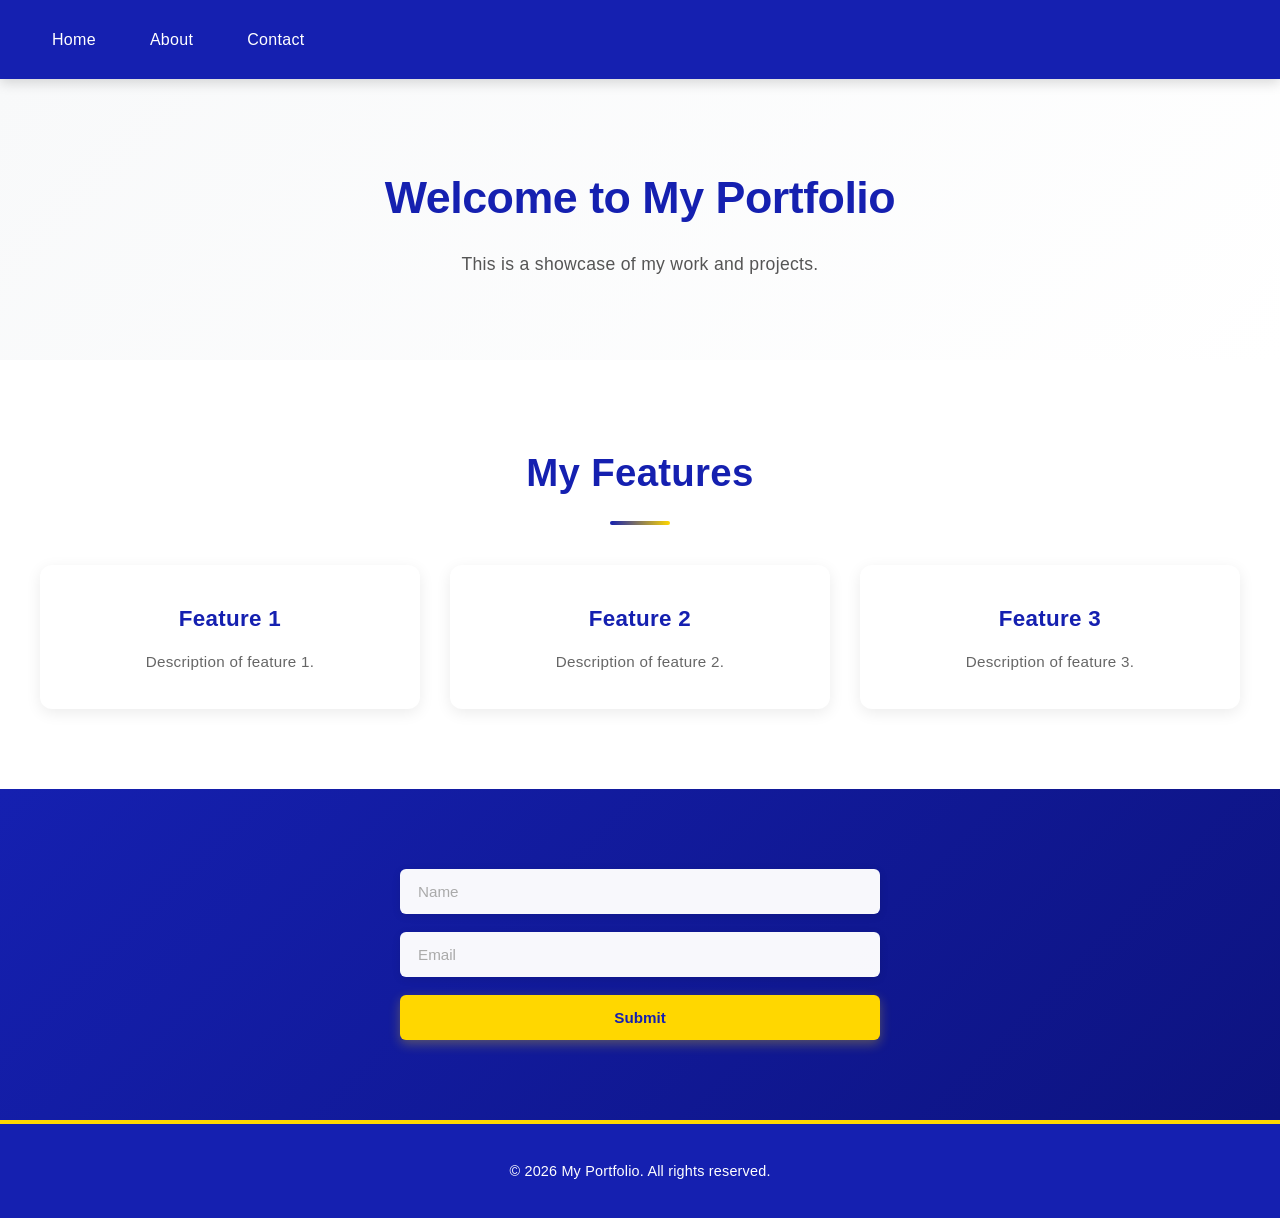
==== activity_2/index.html @ 21a612b6 "style and design" ====
<!doctype html>
<html lang="en">
  <head>
    <meta charset="UTF-8" />
    <meta name="viewport" content="width=device-width, initial-scale=1.0" />
    <title>Portifolio</title>
    <link rel="stylesheet" href="style.css" />
  </head>
  <body>
    <header>
      <nav class="navbar">
        <ul>
          <li><a href="#home">Home</a></li>
          <li><a href="#about">About</a></li>
          <li><a href="#contact">Contact</a></li>
        </ul>
      </nav>
    </header>
    <main>
      <section id="home">
        <h1>Welcome to My Portfolio</h1>
        <p>This is a showcase of my work and projects.</p>
      </section>
      <section id="features">
        <h2>My Features</h2>
      <div class="features-container">
        <div class="feature">
          <h3>Feature 1</h3>
          <p>Description of feature 1.</p>
        </div>
        <div class="feature">
          <h3>Feature 2</h3>
          <p>Description of feature 2.</p>
        </div>
        <div class="feature">
          <h3>Feature 3</h3>
          <p>Description of feature 3.</p>
        </div>
      </section>

    <section class="contact">
      <form id="contact-form">
        <!-- TODO: Add proper labels for accessibility -->
        <input type="text" id="name" placeholder="Name" />
        <input type="email" id="email" placeholder="Email" />
        <button type="submit">Submit</button>
      </form>
    </section>
    </main>
    <footer>
      <p>&copy; 2026 My Portfolio. All rights reserved.</p>
    </footer>
    <script src="script.js"></script>
  </body>
</html>
---- activity_2/style.css ----
* {
    margin: 0;
    padding: 0;
    box-sizing: border-box;
}
body 
{
  font-family: Arial, sans-serif;
  background-color: #f4f4f4;
  color: #333;
  line-height: 1.6;
}
* {
  margin: 0;
  padding: 0;
  box-sizing: border-box;
}

body {
  font-family: Arial, sans-serif;
  background-color: #f4f4f4;
  color: #333;
  line-height: 1.6;
}

.navbar {
  background-color: #1520b0;
  padding: 15px 30px;
}

.navbar ul {
  display: flex;
  list-style: none;
  gap: 30px;
  margin: 0;
  padding: 0;
}

.navbar li {
  margin: 0;
}

.navbar a {
  color: #fff;
  text-decoration: none;
  font-weight: 500;
  transition: color 0.3s ease;
}

.navbar a:hover {
  color: #ffd700;
}
* {
  margin: 0;
  padding: 0;
  box-sizing: border-box;
}

body {
  font-family: Arial, sans-serif;
  background-color: #f4f4f4;
  color: #333;
  line-height: 1.6;
}

.navbar {
  background-color: #1520b0;
  padding: 15px 30px;
}

.navbar ul {
  display: flex;
  list-style: none;
  gap: 30px;
  margin: 0;
  padding: 0;
}

.navbar li {
  margin: 0;
}

.navbar a {
  color: #fff;
  text-decoration: none;
  font-weight: 500;
  transition: color 0.3s ease;
}

.navbar a:hover {
  color: #ffd700;
}

#home {
  text-align: center;
  padding: 60px 20px;
}

#home h2 {
  font-size: 2rem;
  margin-bottom: 20px;
}

#features {
  padding: 60px 20px;
  background-color: #fff;
  text-align: center;
}

#features h2 {
  font-size: 2rem;
  margin-bottom: 40px;
  color: #1520b0;
}

.features-container {
  display: grid;
  grid-template-columns: repeat(auto-fit, minmax(280px, 1fr));
  gap: 30px;
  max-width: 1200px;
  margin: 0 auto;
}

.feature {
  background-color: #f9f9f9;
  border: 2px solid #e0e0e0;
  border-radius: 8px;
  padding: 25px;
  transition: all 0.3s ease;
  box-shadow: 0 2px 5px rgba(0, 0, 0, 0.1);
}

.feature:hover {
  transform: translateY(-5px);
  box-shadow: 0 8px 15px rgba(0, 0, 0, 0.2);
  border-color: #1520b0;
}

.feature h3 {
  font-size: 1.3rem;
  color: #1520b0;
  margin-bottom: 15px;
}

.feature p {
  color: #666;
  font-size: 0.95rem;
}
* {
  margin: 0;
  padding: 0;
  box-sizing: border-box;
}

body {
  font-family: "Segoe UI", Tahoma, Geneva, Verdana, sans-serif;
  background-color: #f8f9fa;
  color: #2c3e50;
  line-height: 1.7;
  letter-spacing: 0.3px;
}

header {
  background-color: #1520b0;
  box-shadow: 0 4px 12px rgba(0, 0, 0, 0.15);
  position: sticky;
  top: 0;
  z-index: 100;
}

.navbar {
  background-color: #1520b0;
  padding: 18px 40px;
}

.navbar ul {
  display: flex;
  list-style: none;
  gap: 30px;
  margin: 0;
  padding: 0;
}

.navbar li {
  margin: 0;
}

.navbar a {
  color: #fff;
  text-decoration: none;
  font-weight: 500;
  transition: all 0.3s ease;
  padding: 8px 12px;
  border-radius: 4px;
  display: inline-block;
}

.navbar a:hover {
  color: #ffd700;
  background-color: rgba(255, 215, 0, 0.1);
  transform: translateY(-2px);
}

#home {
  text-align: center;
  padding: 80px 20px;
  background: linear-gradient(135deg, #f8f9fa 0%, #fff 100%);
}

#home h1 {
  font-size: 2.8rem;
  margin-bottom: 15px;
  color: #1520b0;
  font-weight: 700;
  letter-spacing: -0.5px;
}

#home p {
  font-size: 1.1rem;
  color: #555;
  max-width: 600px;
  margin: 0 auto;
}

#home h2 {
  font-size: 2rem;
  margin-bottom: 20px;
}

#features {
  padding: 80px 20px;
  background-color: #fff;
  text-align: center;
}

#features h2 {
  font-size: 2.4rem;
  margin-bottom: 20px;
  color: #1520b0;
  font-weight: 700;
}

#features h2::after {
  content: "";
  display: block;
  width: 60px;
  height: 4px;
  background: linear-gradient(90deg, #1520b0, #ffd700);
  margin: 15px auto 40px;
  border-radius: 2px;
}

.features-container {
  display: grid;
  grid-template-columns: repeat(auto-fit, minmax(280px, 1fr));
  gap: 30px;
  max-width: 1200px;
  margin: 0 auto;
}

.feature {
  background-color: #fff;
  border: none;
  border-radius: 12px;
  padding: 35px 25px;
  transition: all 0.4s cubic-bezier(0.25, 0.46, 0.45, 0.94);
  box-shadow: 0 4px 15px rgba(0, 0, 0, 0.08);
  position: relative;
  overflow: hidden;
}

.feature::before {
  content: "";
  position: absolute;
  top: 0;
  left: 0;
  right: 0;
  height: 4px;
  background: linear-gradient(90deg, #1520b0, #ffd700);
  transform: scaleX(0);
  transform-origin: left;
  transition: transform 0.4s ease;
}

.feature:hover {
  transform: translateY(-8px);
  box-shadow: 0 12px 30px rgba(21, 32, 176, 0.15);
}

.feature:hover::before {
  transform: scaleX(1);
}

.feature h3 {
  font-size: 1.4rem;
  color: #1520b0;
  margin-bottom: 12px;
  font-weight: 600;
}

.feature p {
  color: #666;
  font-size: 0.95rem;
  line-height: 1.6;
}

.contact {
  padding: 80px 20px;
  background: linear-gradient(135deg, #1520b0 0%, #0d1380 100%);
  text-align: center;
}

.contact h2 {
  font-size: 2.4rem;
  color: #fff;
  margin-bottom: 15px;
  font-weight: 700;
}

.contact h2::after {
  content: "";
  display: block;
  width: 60px;
  height: 4px;
  background-color: #ffd700;
  margin: 15px auto 40px;
  border-radius: 2px;
}

#contact-form {
  display: flex;
  flex-direction: column;
  gap: 18px;
  max-width: 480px;
  margin: 0 auto;
}

#contact-form input,
#contact-form button {
  padding: 14px 18px;
  font-size: 0.95rem;
  border: none;
  border-radius: 6px;
  font-family: "Segoe UI", Tahoma, Geneva, Verdana, sans-serif;
  transition: all 0.3s ease;
}

#contact-form input {
  background-color: rgba(255, 255, 255, 0.97);
  color: #333;
  box-shadow: 0 2px 8px rgba(0, 0, 0, 0.1);
}

#contact-form input:focus {
  outline: none;
  background-color: #fff;
  box-shadow: 0 4px 15px rgba(255, 215, 0, 0.3);
  transform: translateY(-2px);
}

#contact-form input::placeholder {
  color: #aaa;
}

#contact-form button {
  background-color: #ffd700;
  color: #1520b0;
  font-weight: 600;
  cursor: pointer;
  box-shadow: 0 4px 12px rgba(255, 215, 0, 0.3);
}

#contact-form button:hover {
  background-color: #ffed4e;
  transform: translateY(-3px);
  box-shadow: 0 8px 20px rgba(255, 215, 0, 0.4);
}

#contact-form button:active {
  transform: translateY(-1px);
}

footer {
  background-color: #1520b0;
  color: #fff;
  text-align: center;
  padding: 35px 20px;
  font-size: 0.9rem;
  border-top: 4px solid #ffd700;
  margin-top: 0;
}

footer p {
  margin: 0;
  font-weight: 500;
  letter-spacing: 0.2px;
}
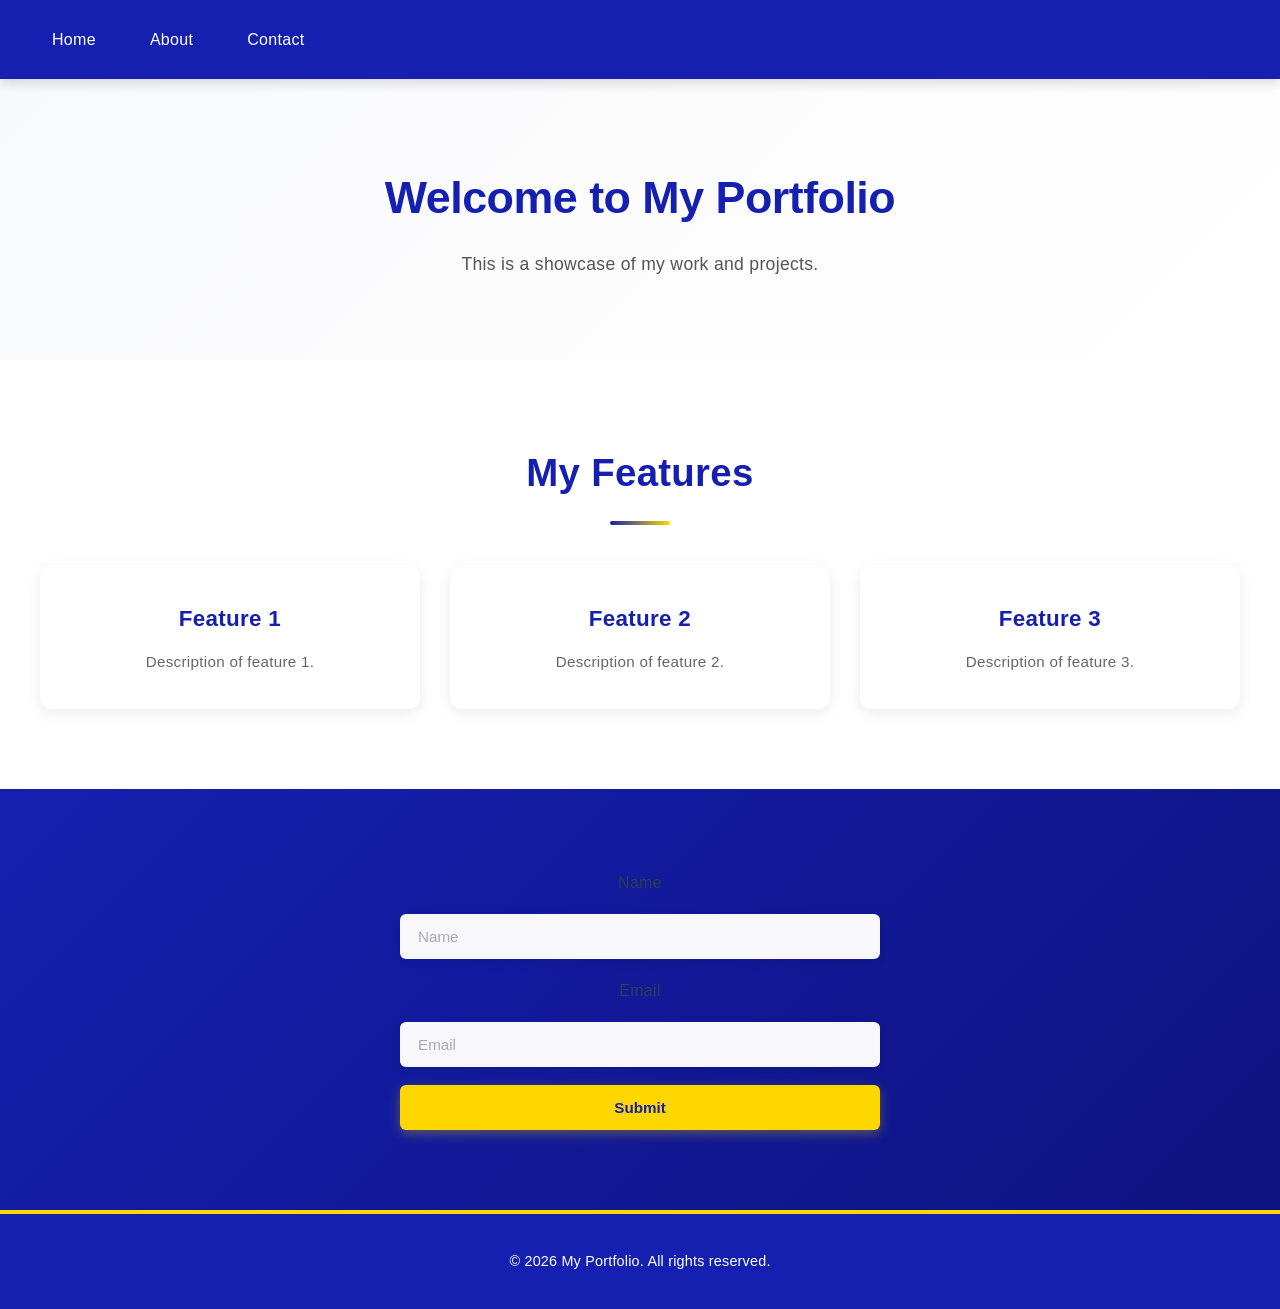
==== commit b9713262: "Incorporated javascript" ====
--- a/activity_2/index.html
+++ b/activity_2/index.html
@@ -3,53 +3,77 @@
   <head>
     <meta charset="UTF-8" />
     <meta name="viewport" content="width=device-width, initial-scale=1.0" />
-    <title>Portifolio</title>
+    <title>Portfolio</title>
     <link rel="stylesheet" href="style.css" />
   </head>
+
   <body>
+    <!-- ================= HEADER ================= -->
     <header>
       <nav class="navbar">
         <ul>
-          <li><a href="#home">Home</a></li>
-          <li><a href="#about">About</a></li>
-          <li><a href="#contact">Contact</a></li>
+          <!-- Same page scroll -->
+          <li><a href="index.html#home">Home</a></li>
+
+          <!-- REAL PAGE LINK -->
+          <li><a href="about.html">About</a></li>
+
+          <!-- REAL PAGE LINK -->
+          <li><a href="contact.html">Contact</a></li>
         </ul>
       </nav>
     </header>
+
+    <!-- ================= MAIN ================= -->
     <main>
+      <!-- HOME -->
       <section id="home">
         <h1>Welcome to My Portfolio</h1>
         <p>This is a showcase of my work and projects.</p>
       </section>
+
+      <!-- FEATURES -->
       <section id="features">
         <h2>My Features</h2>
-      <div class="features-container">
-        <div class="feature">
-          <h3>Feature 1</h3>
-          <p>Description of feature 1.</p>
-        </div>
-        <div class="feature">
-          <h3>Feature 2</h3>
-          <p>Description of feature 2.</p>
-        </div>
-        <div class="feature">
-          <h3>Feature 3</h3>
-          <p>Description of feature 3.</p>
+
+        <div class="features-container">
+          <div class="feature">
+            <h3>Feature 1</h3>
+            <p>Description of feature 1.</p>
+          </div>
+
+          <div class="feature">
+            <h3>Feature 2</h3>
+            <p>Description of feature 2.</p>
+          </div>
+
+          <div class="feature">
+            <h3>Feature 3</h3>
+            <p>Description of feature 3.</p>
+          </div>
         </div>
       </section>
 
-    <section class="contact">
-      <form id="contact-form">
-        <!-- TODO: Add proper labels for accessibility -->
-        <input type="text" id="name" placeholder="Name" />
-        <input type="email" id="email" placeholder="Email" />
-        <button type="submit">Submit</button>
-      </form>
-    </section>
+      <!-- CONTACT -->
+      <section id="contact" class="contact">
+        <form id="contact-form">
+          <!-- Accessibility improvement -->
+          <label for="name">Name</label>
+          <input type="text" id="name" placeholder="Name" />
+
+          <label for="email">Email</label>
+          <input type="email" id="email" placeholder="Email" />
+
+          <button type="submit">Submit</button>
+        </form>
+      </section>
     </main>
+
+    <!-- ================= FOOTER ================= -->
     <footer>
       <p>&copy; 2026 My Portfolio. All rights reserved.</p>
     </footer>
+
     <script src="script.js"></script>
   </body>
 </html>
--- a/activity_2/style.css
+++ b/activity_2/style.css
@@ -1,151 +1,3 @@
-* {
-    margin: 0;
-    padding: 0;
-    box-sizing: border-box;
-}
-body 
-{
-  font-family: Arial, sans-serif;
-  background-color: #f4f4f4;
-  color: #333;
-  line-height: 1.6;
-}
-* {
-  margin: 0;
-  padding: 0;
-  box-sizing: border-box;
-}
-
-body {
-  font-family: Arial, sans-serif;
-  background-color: #f4f4f4;
-  color: #333;
-  line-height: 1.6;
-}
-
-.navbar {
-  background-color: #1520b0;
-  padding: 15px 30px;
-}
-
-.navbar ul {
-  display: flex;
-  list-style: none;
-  gap: 30px;
-  margin: 0;
-  padding: 0;
-}
-
-.navbar li {
-  margin: 0;
-}
-
-.navbar a {
-  color: #fff;
-  text-decoration: none;
-  font-weight: 500;
-  transition: color 0.3s ease;
-}
-
-.navbar a:hover {
-  color: #ffd700;
-}
-* {
-  margin: 0;
-  padding: 0;
-  box-sizing: border-box;
-}
-
-body {
-  font-family: Arial, sans-serif;
-  background-color: #f4f4f4;
-  color: #333;
-  line-height: 1.6;
-}
-
-.navbar {
-  background-color: #1520b0;
-  padding: 15px 30px;
-}
-
-.navbar ul {
-  display: flex;
-  list-style: none;
-  gap: 30px;
-  margin: 0;
-  padding: 0;
-}
-
-.navbar li {
-  margin: 0;
-}
-
-.navbar a {
-  color: #fff;
-  text-decoration: none;
-  font-weight: 500;
-  transition: color 0.3s ease;
-}
-
-.navbar a:hover {
-  color: #ffd700;
-}
-
-#home {
-  text-align: center;
-  padding: 60px 20px;
-}
-
-#home h2 {
-  font-size: 2rem;
-  margin-bottom: 20px;
-}
-
-#features {
-  padding: 60px 20px;
-  background-color: #fff;
-  text-align: center;
-}
-
-#features h2 {
-  font-size: 2rem;
-  margin-bottom: 40px;
-  color: #1520b0;
-}
-
-.features-container {
-  display: grid;
-  grid-template-columns: repeat(auto-fit, minmax(280px, 1fr));
-  gap: 30px;
-  max-width: 1200px;
-  margin: 0 auto;
-}
-
-.feature {
-  background-color: #f9f9f9;
-  border: 2px solid #e0e0e0;
-  border-radius: 8px;
-  padding: 25px;
-  transition: all 0.3s ease;
-  box-shadow: 0 2px 5px rgba(0, 0, 0, 0.1);
-}
-
-.feature:hover {
-  transform: translateY(-5px);
-  box-shadow: 0 8px 15px rgba(0, 0, 0, 0.2);
-  border-color: #1520b0;
-}
-
-.feature h3 {
-  font-size: 1.3rem;
-  color: #1520b0;
-  margin-bottom: 15px;
-}
-
-.feature p {
-  color: #666;
-  font-size: 0.95rem;
-}
 * {
   margin: 0;
   padding: 0;
@@ -380,6 +232,155 @@
   transform: translateY(-1px);
 }
 
+/* ===============================
+   ABOUT PAGE STYLES
+================================ */
+
+/* HERO SECTION */
+.about-hero {
+  text-align: center;
+  padding: 80px 20px;
+  background: linear-gradient(135deg, #f8f9fa 0%, #ffffff 100%);
+}
+
+.about-hero h1 {
+  font-size: 2.6rem;
+  color: #1520b0;
+  margin-bottom: 15px;
+  font-weight: 700;
+}
+
+.about-hero p {
+  max-width: 650px;
+  margin: 0 auto;
+  color: #555;
+  font-size: 1.05rem;
+}
+
+/* CONTENT SECTION */
+.about-content {
+  padding: 70px 20px;
+  max-width: 900px;
+  margin: 0 auto;
+}
+
+.about-content h2 {
+  color: #1520b0;
+  margin-bottom: 10px;
+  margin-top: 30px;
+  font-size: 1.6rem;
+}
+
+.about-content p {
+  color: #555;
+  margin-bottom: 15px;
+}
+
+.about-content ul {
+  margin-top: 10px;
+  padding-left: 20px;
+}
+
+.about-content li {
+  margin-bottom: 8px;
+  color: #444;
+}
+
+/* ===============================
+   SKILLS SECTION
+================================ */
+
+.skills {
+  padding: 80px 20px;
+  background-color: #fff;
+  text-align: center;
+}
+
+.skills h2 {
+  font-size: 2.2rem;
+  color: #1520b0;
+  margin-bottom: 40px;
+}
+
+.skills-container {
+  display: grid;
+  grid-template-columns: repeat(auto-fit, minmax(250px, 1fr));
+  gap: 25px;
+  max-width: 1000px;
+  margin: 0 auto;
+}
+
+.skill-card {
+  background-color: #fff;
+  padding: 30px 20px;
+  border-radius: 12px;
+  box-shadow: 0 4px 15px rgba(0, 0, 0, 0.08);
+  transition: all 0.3s ease;
+}
+
+.skill-card:hover {
+  transform: translateY(-6px);
+  box-shadow: 0 10px 25px rgba(21, 32, 176, 0.15);
+}
+
+.skill-card h3 {
+  color: #1520b0;
+  margin-bottom: 10px;
+}
+
+.skill-card p {
+  color: #666;
+  font-size: 0.95rem;
+}
+
+/* ===============================
+   CTA SECTION
+================================ */
+
+.cta {
+  padding: 80px 20px;
+  text-align: center;
+  background: linear-gradient(135deg, #1520b0 0%, #0d1380 100%);
+  color: #fff;
+}
+
+.cta h2 {
+  font-size: 2rem;
+  margin-bottom: 10px;
+}
+
+.cta p {
+  margin-bottom: 20px;
+  color: #ddd;
+}
+
+/* BUTTON STYLE (REUSABLE) */
+.btn {
+  display: inline-block;
+  padding: 12px 24px;
+  background-color: #ffd700;
+  color: #1520b0;
+  font-weight: 600;
+  text-decoration: none;
+  border-radius: 6px;
+  transition: all 0.3s ease;
+}
+
+.btn:hover {
+  background-color: #ffed4e;
+  transform: translateY(-2px);
+  box-shadow: 0 6px 18px rgba(255, 215, 0, 0.4);
+}
+
+/* ===============================
+   ACTIVE NAV LINK
+================================ */
+
+.navbar a.active {
+  background-color: rgba(255, 215, 0, 0.2);
+  color: #ffd700;
+}
+
 footer {
   background-color: #1520b0;
   color: #fff;
@@ -394,4 +395,172 @@
   margin: 0;
   font-weight: 500;
   letter-spacing: 0.2px;
+}
+
+footer .footer-links {
+  margin-top: 15px;
+  display: flex;
+  justify-content: center;
+  gap: 20px;
+  flex-wrap: wrap;
+}
+
+footer .footer-links a {
+  color: #ffd700;
+  text-decoration: none;
+  transition: all 0.3s ease;
+}
+
+footer .footer-links a:hover {
+  color: #fff;
+  text-decoration: underline;
+}
+
+/* ===============================
+   CONTACT PAGE STYLES
+================================ */
+
+.contact-page {
+  padding: 80px 20px;
+  background: linear-gradient(135deg, #f8f9fa 0%, #ffffff 100%);
+  min-height: calc(100vh - 200px);
+}
+
+.contact-content {
+  text-align: center;
+  max-width: 700px;
+  margin: 0 auto 50px;
+}
+
+.contact-content h1 {
+  font-size: 2.8rem;
+  color: #1520b0;
+  margin-bottom: 15px;
+  font-weight: 700;
+}
+
+.contact-content p {
+  font-size: 1.1rem;
+  color: #555;
+  line-height: 1.8;
+}
+
+/* CONTACT FORM */
+.contact-form {
+  display: flex;
+  flex-direction: column;
+  gap: 18px;
+  max-width: 500px;
+  margin: 50px auto;
+}
+
+.contact-form input,
+.contact-form textarea {
+  padding: 14px 18px;
+  font-size: 0.95rem;
+  border: none;
+  border-radius: 6px;
+  font-family: "Segoe UI", Tahoma, Geneva, Verdana, sans-serif;
+  background-color: rgba(255, 255, 255, 0.97);
+  color: #333;
+  box-shadow: 0 2px 8px rgba(0, 0, 0, 0.1);
+  transition: all 0.3s ease;
+  resize: vertical;
+}
+
+.contact-form input::placeholder,
+.contact-form textarea::placeholder {
+  color: #aaa;
+}
+
+.contact-form input:focus,
+.contact-form textarea:focus {
+  outline: none;
+  background-color: #fff;
+  box-shadow: 0 4px 15px rgba(21, 32, 176, 0.2);
+  transform: translateY(-2px);
+}
+
+.contact-form button {
+  padding: 14px 30px;
+  font-size: 1rem;
+  border: none;
+  border-radius: 6px;
+  background-color: #ffd700;
+  color: #1520b0;
+  font-weight: 600;
+  font-family: "Segoe UI", Tahoma, Geneva, Verdana, sans-serif;
+  cursor: pointer;
+  box-shadow: 0 4px 12px rgba(255, 215, 0, 0.3);
+  transition: all 0.3s ease;
+}
+
+.contact-form button:hover {
+  background-color: #ffed4e;
+  transform: translateY(-3px);
+  box-shadow: 0 8px 20px rgba(255, 215, 0, 0.4);
+}
+
+.contact-form button:active {
+  transform: translateY(-1px);
+}
+
+/* CONTACT INFO */
+.contact-info {
+  max-width: 900px;
+  margin: 60px auto 0;
+  padding-top: 60px;
+  border-top: 2px solid #e0e0e0;
+  text-align: center;
+}
+
+.contact-info h2 {
+  font-size: 2rem;
+  color: #1520b0;
+  margin-bottom: 40px;
+  font-weight: 700;
+}
+
+.info-items {
+  display: grid;
+  grid-template-columns: repeat(auto-fit, minmax(250px, 1fr));
+  gap: 30px;
+}
+
+.info-item {
+  background-color: #fff;
+  padding: 30px;
+  border-radius: 12px;
+  box-shadow: 0 4px 15px rgba(0, 0, 0, 0.08);
+  transition: all 0.3s ease;
+}
+
+.info-item:hover {
+  transform: translateY(-8px);
+  box-shadow: 0 12px 30px rgba(21, 32, 176, 0.15);
+}
+
+.info-item h3 {
+  font-size: 1.4rem;
+  color: #1520b0;
+  margin-bottom: 10px;
+  font-weight: 600;
+}
+
+.info-item p {
+  color: #666;
+  font-size: 1rem;
+  margin: 0;
+}
+
+.info-item a {
+  color: #1520b0;
+  text-decoration: none;
+  font-weight: 500;
+  transition: all 0.3s ease;
+}
+
+.info-item a:hover {
+  color: #ffd700;
+  text-decoration: underline;
 }
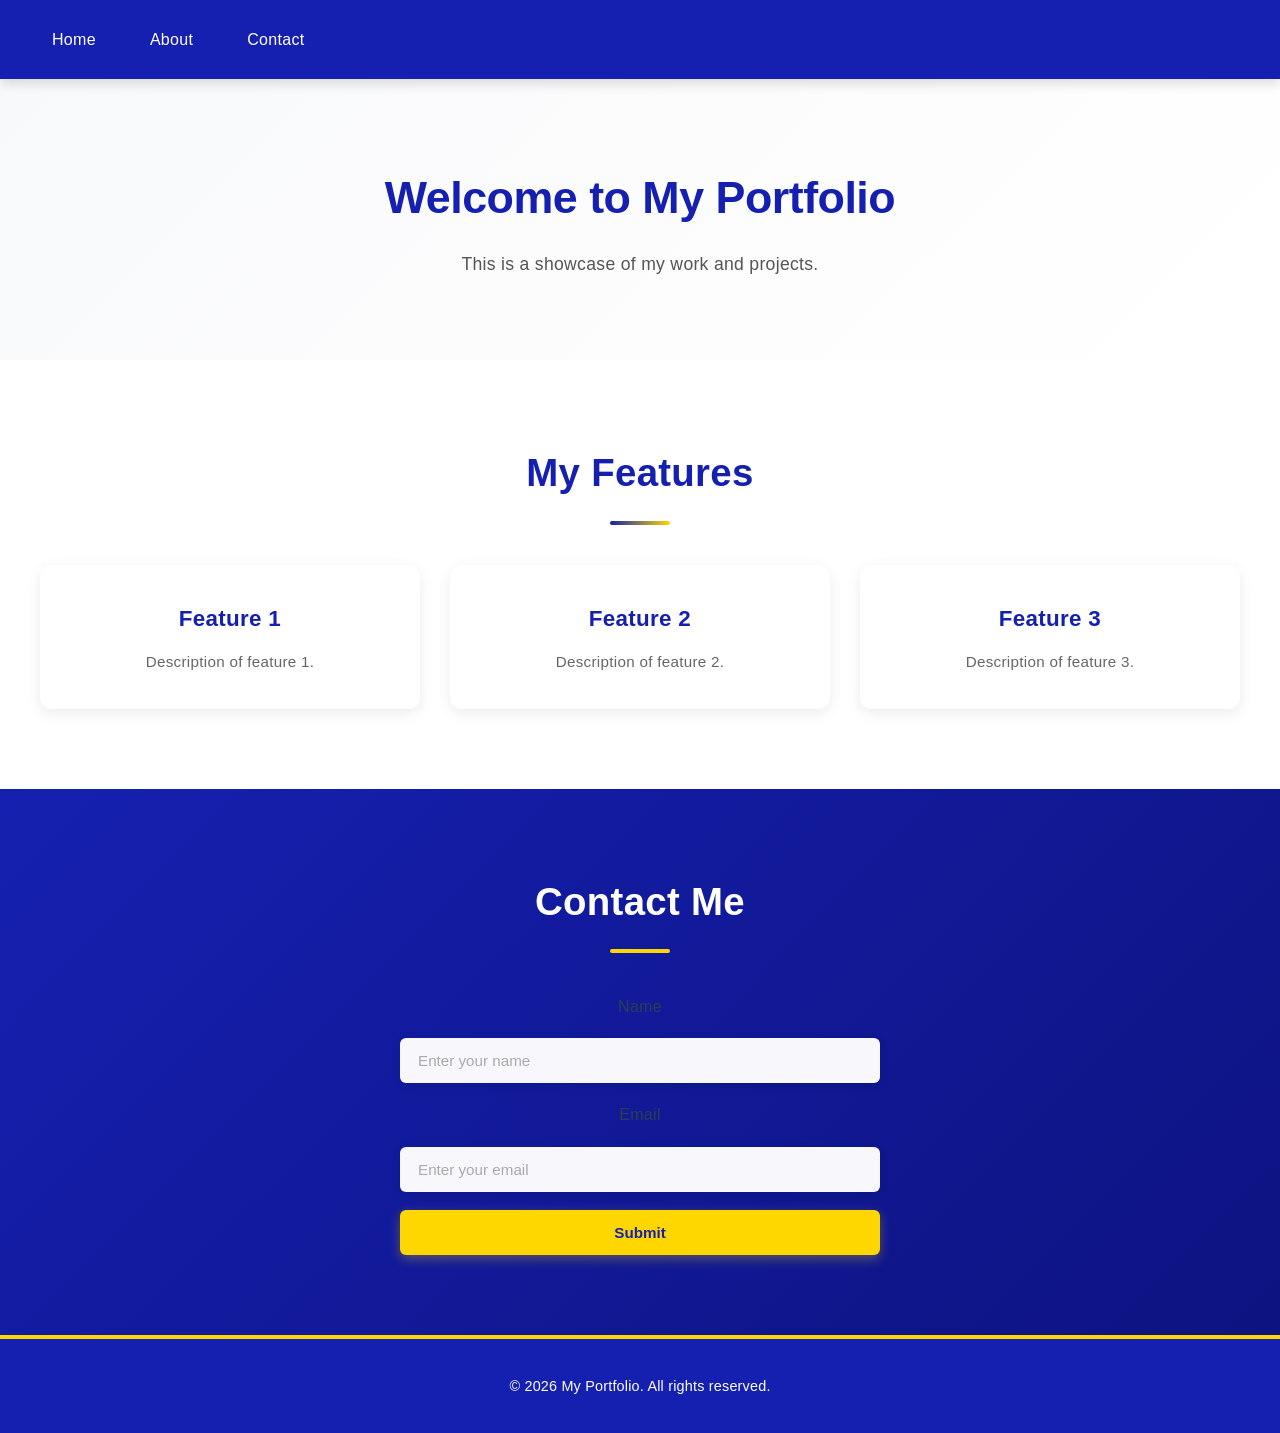
==== commit 36d76fa5: "Integrated Java script in the contact form" ====
--- a/activity_2/index.html
+++ b/activity_2/index.html
@@ -12,13 +12,13 @@
     <header>
       <nav class="navbar">
         <ul>
-          <!-- Same page scroll -->
-          <li><a href="index.html#home">Home</a></li>
+          <!-- SAME PAGE SCROLL -->
+          <li><a href="#home">Home</a></li>
 
-          <!-- REAL PAGE LINK -->
+          <!-- EXTERNAL PAGE -->
           <li><a href="about.html">About</a></li>
 
-          <!-- REAL PAGE LINK -->
+          <!-- SAME PAGE SCROLL -->
           <li><a href="contact.html">Contact</a></li>
         </ul>
       </nav>
@@ -56,13 +56,15 @@
 
       <!-- CONTACT -->
       <section id="contact" class="contact">
+        <h2>Contact Me</h2>
+
         <form id="contact-form">
-          <!-- Accessibility improvement -->
+          <!-- REQUIRED FOR JS VALIDATION -->
           <label for="name">Name</label>
-          <input type="text" id="name" placeholder="Name" />
+          <input type="text" id="name" placeholder="Enter your name" />
 
           <label for="email">Email</label>
-          <input type="email" id="email" placeholder="Email" />
+          <input type="email" id="email" placeholder="Enter your email" />
 
           <button type="submit">Submit</button>
         </form>
@@ -76,4 +78,4 @@
 
     <script src="script.js"></script>
   </body>
-</html>+</html>
